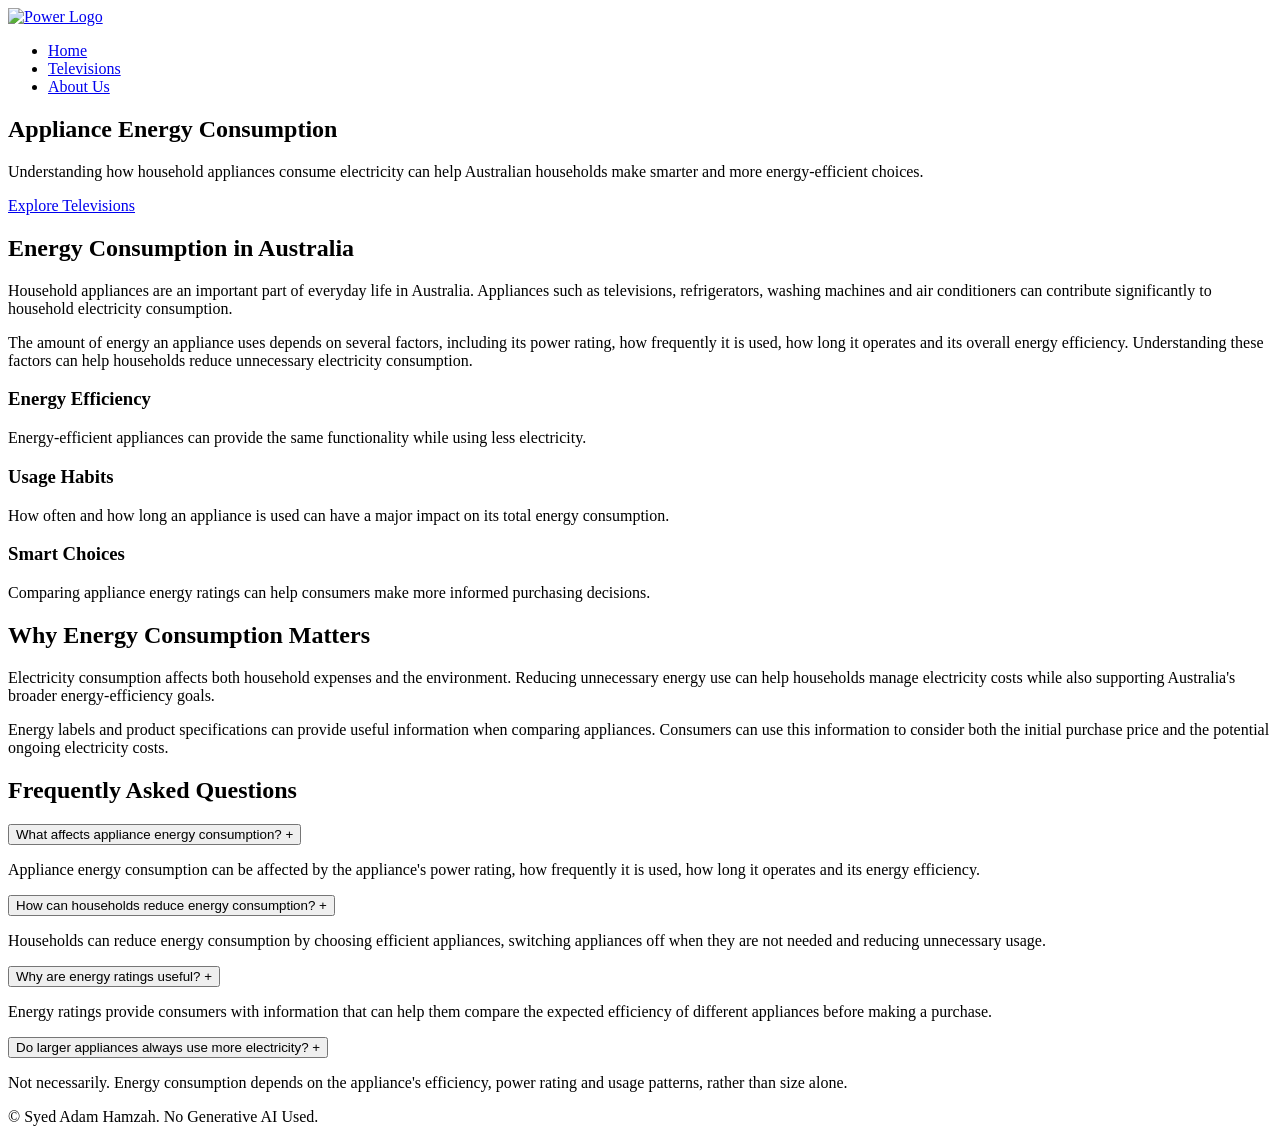
==== Exercise 0.2/index.html @ 5de6fc44 "Draft 1, Website Development 0.2 Exercise 0.2 Draft 1, Website Development." ====
<!DOCTYPE html>
<html lang="en">
<head>
    <meta charset="UTF-8">
    <meta name="viewport" content="width=device-width, initial-scale=1.0">
    <title>Appliance Energy Consumption - Home</title>
    <link rel="stylesheet" href="css/style.css">
</head>
<body>

    <header>
        <nav class="navbar">
            <a href="index.html" class="logo-link">
                <img src="images/PowerIcon.png" alt="Power Logo" class="logo">
            </a>

            <ul class="nav-links">
                <li><a href="index.html" class="active">Home</a></li>
                <li><a href="televisions.html">Televisions</a></li>
                <li><a href="about.html">About Us</a></li>
            </ul>
        </nav>
    </header>

    <main>

        <section class="hero">
            <div class="hero-content">
                <h1>Appliance Energy Consumption</h1>
                <p>
                    Understanding how household appliances consume electricity
                    can help Australian households make smarter and more
                    energy-efficient choices.
                </p>
                <a href="televisions.html" class="button">Explore Televisions</a>
            </div>
        </section>

        <section class="content-section">
            <h2>Energy Consumption in Australia</h2>

            <p>
                Household appliances are an important part of everyday life in
                Australia. Appliances such as televisions, refrigerators,
                washing machines and air conditioners can contribute
                significantly to household electricity consumption.
            </p>

            <p>
                The amount of energy an appliance uses depends on several
                factors, including its power rating, how frequently it is used,
                how long it operates and its overall energy efficiency.
                Understanding these factors can help households reduce
                unnecessary electricity consumption.
            </p>

            <div class="info-cards">

                <div class="info-card">
                    <h3>Energy Efficiency</h3>
                    <p>
                        Energy-efficient appliances can provide the same
                        functionality while using less electricity.
                    </p>
                </div>

                <div class="info-card">
                    <h3>Usage Habits</h3>
                    <p>
                        How often and how long an appliance is used can have a
                        major impact on its total energy consumption.
                    </p>
                </div>

                <div class="info-card">
                    <h3>Smart Choices</h3>
                    <p>
                        Comparing appliance energy ratings can help consumers
                        make more informed purchasing decisions.
                    </p>
                </div>

            </div>
        </section>

        <section class="content-section alternate-section">
            <h2>Why Energy Consumption Matters</h2>

            <p>
                Electricity consumption affects both household expenses and
                the environment. Reducing unnecessary energy use can help
                households manage electricity costs while also supporting
                Australia's broader energy-efficiency goals.
            </p>

            <p>
                Energy labels and product specifications can provide useful
                information when comparing appliances. Consumers can use this
                information to consider both the initial purchase price and
                the potential ongoing electricity costs.
            </p>
        </section>

        <section class="faq-section">
            <h2>Frequently Asked Questions</h2>

            <div class="faq-item">
                <button class="faq-question">
                    What affects appliance energy consumption?
                    <span>+</span>
                </button>

                <div class="faq-answer">
                    <p>
                        Appliance energy consumption can be affected by the
                        appliance's power rating, how frequently it is used,
                        how long it operates and its energy efficiency.
                    </p>
                </div>
            </div>

            <div class="faq-item">
                <button class="faq-question">
                    How can households reduce energy consumption?
                    <span>+</span>
                </button>

                <div class="faq-answer">
                    <p>
                        Households can reduce energy consumption by choosing
                        efficient appliances, switching appliances off when
                        they are not needed and reducing unnecessary usage.
                    </p>
                </div>
            </div>

            <div class="faq-item">
                <button class="faq-question">
                    Why are energy ratings useful?
                    <span>+</span>
                </button>

                <div class="faq-answer">
                    <p>
                        Energy ratings provide consumers with information that
                        can help them compare the expected efficiency of
                        different appliances before making a purchase.
                    </p>
                </div>
            </div>

            <div class="faq-item">
                <button class="faq-question">
                    Do larger appliances always use more electricity?
                    <span>+</span>
                </button>

                <div class="faq-answer">
                    <p>
                        Not necessarily. Energy consumption depends on the
                        appliance's efficiency, power rating and usage patterns,
                        rather than size alone.
                    </p>
                </div>
            </div>

        </section>

    </main>

    <footer>
        <p>&copy; <span id="current-year"></span> Syed Adam Hamzah. No Generative AI Used.</p>
    </footer>

    <script src="js/script.js"></script>

</body>
</html>
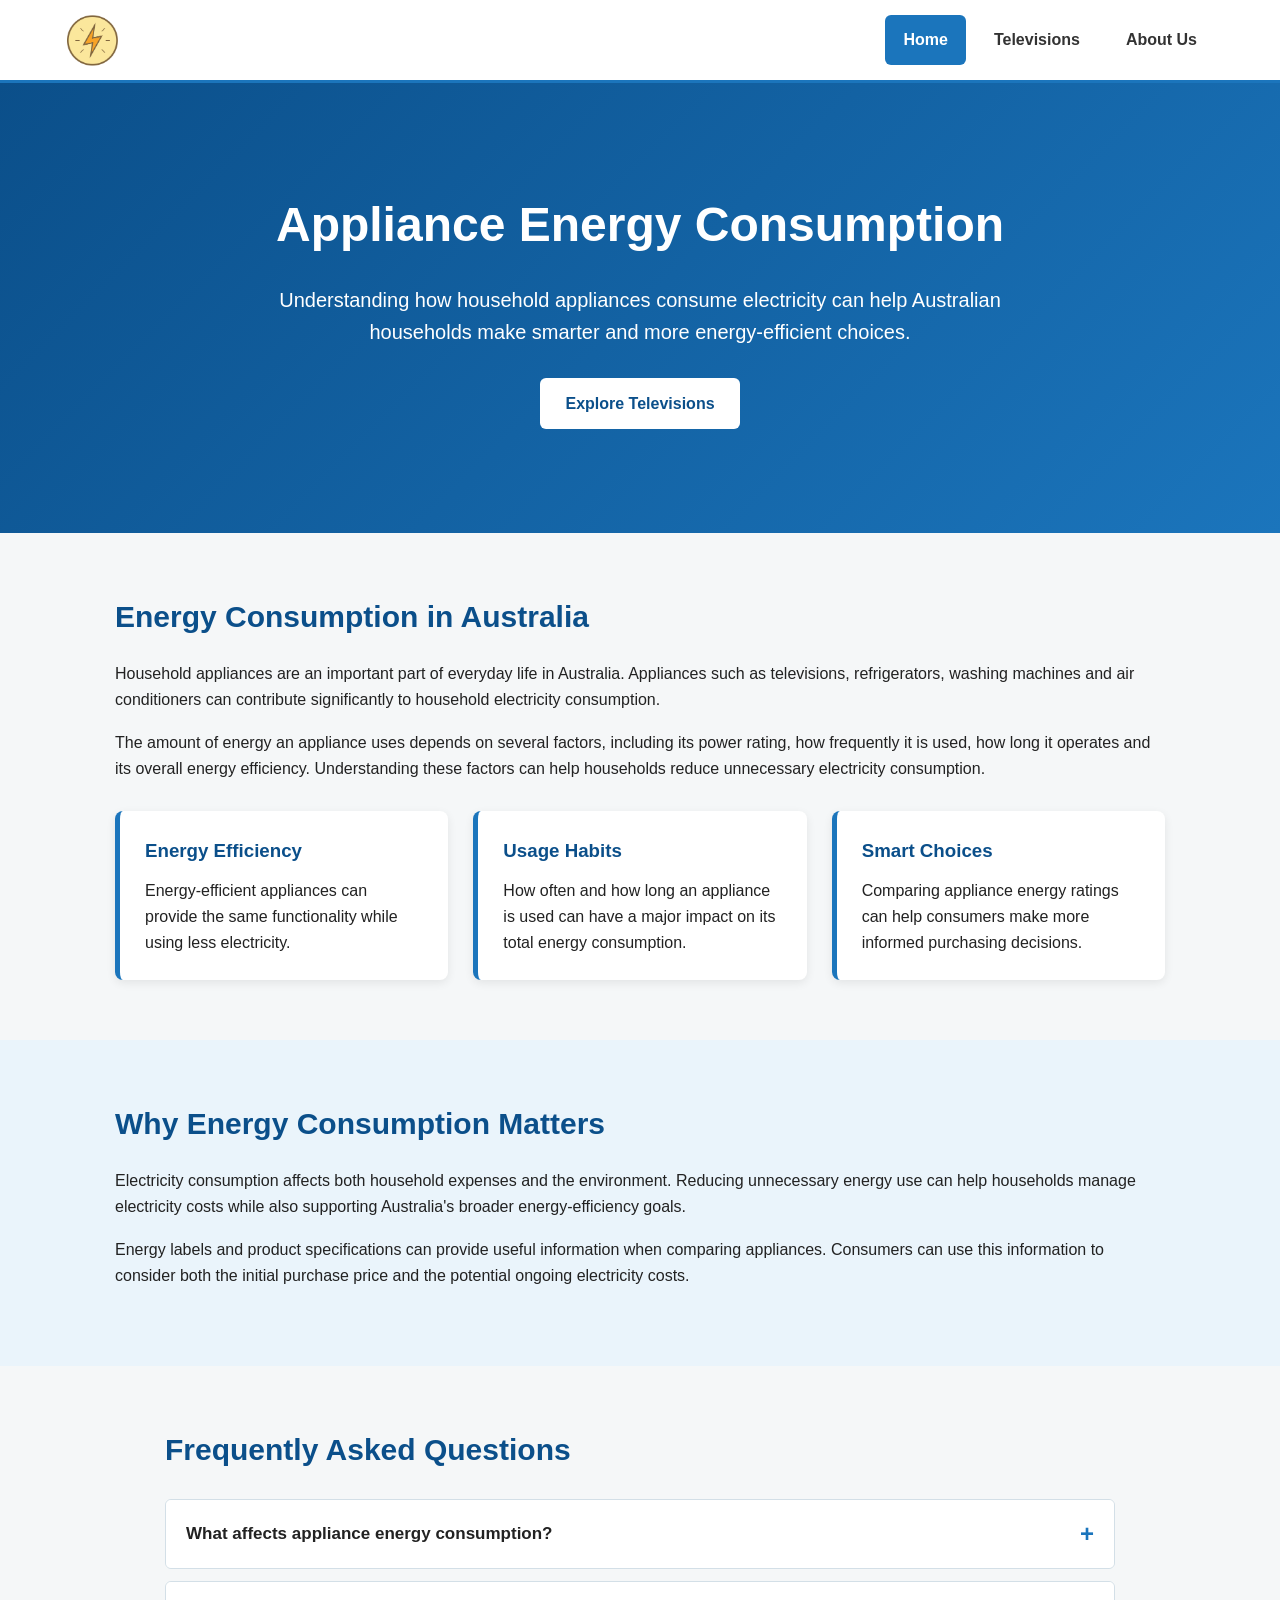
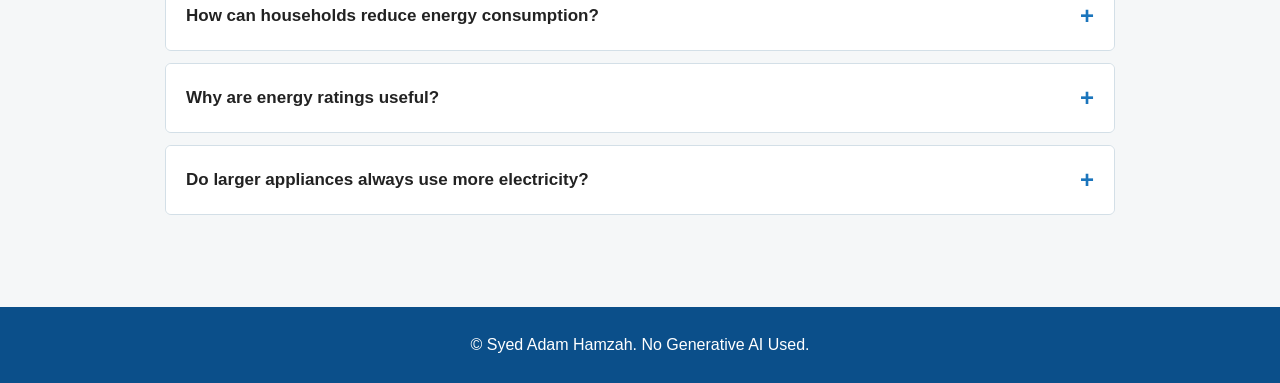
==== commit 1c2c444f: "Folder Fixes for Style and Images" ====
--- a/Exercise 0.2/index.html
+++ b/Exercise 0.2/index.html
@@ -4,14 +4,14 @@
     <meta charset="UTF-8">
     <meta name="viewport" content="width=device-width, initial-scale=1.0">
     <title>Appliance Energy Consumption - Home</title>
-    <link rel="stylesheet" href="css/style.css">
+    <link rel="stylesheet" href="CSS/style.css">
 </head>
 <body>
 
     <header>
         <nav class="navbar">
             <a href="index.html" class="logo-link">
-                <img src="images/PowerIcon.png" alt="Power Logo" class="logo">
+                <img src="Images/PowerIcon.png" alt="Power Logo" class="logo">
             </a>
 
             <ul class="nav-links">
--- a/Exercise 0.2/CSS/style.css
+++ b/Exercise 0.2/CSS/style.css
@@ -0,0 +1,422 @@
+* {
+    margin: 0;
+    padding: 0;
+    box-sizing: border-box;
+}
+
+html {
+    scroll-behavior: smooth;
+}
+
+body {
+    font-family: Arial, Helvetica, sans-serif;
+    background-color: #f5f7f8;
+    color: #222222;
+    line-height: 1.6;
+    min-height: 100vh;
+    display: flex;
+    flex-direction: column;
+}
+
+header {
+    background-color: #ffffff;
+    border-bottom: 3px solid #1b75bc;
+    position: sticky;
+    top: 0;
+    z-index: 1000;
+}
+
+.navbar {
+    max-width: 1200px;
+    margin: 0 auto;
+    min-height: 80px;
+    padding: 10px 25px;
+    display: flex;
+    align-items: center;
+    justify-content: space-between;
+}
+
+.logo-link {
+    display: flex;
+    align-items: center;
+    text-decoration: none;
+    transition: transform 0.3s ease;
+}
+
+.logo-link:hover {
+    transform: scale(1.08);
+}
+
+.logo {
+    width: 55px;
+    height: 55px;
+    object-fit: contain;
+}
+
+.nav-links {
+    list-style: none;
+    display: flex;
+    align-items: center;
+    gap: 10px;
+}
+
+.nav-links li {
+    display: inline-block;
+}
+
+.nav-links a {
+    display: block;
+    color: #333333;
+    text-decoration: none;
+    font-weight: bold;
+    padding: 12px 18px;
+    border-radius: 6px;
+    transition: all 0.3s ease;
+}
+
+.nav-links a:hover {
+    background-color: #1b75bc;
+    color: #ffffff;
+}
+
+.nav-links a.active {
+    background-color: #1b75bc;
+    color: #ffffff;
+}
+
+main {
+    flex: 1;
+}
+
+.hero {
+    min-height: 450px;
+    background: linear-gradient(
+        135deg,
+        #0b4f8a,
+        #1b75bc
+    );
+    display: flex;
+    align-items: center;
+    justify-content: center;
+    text-align: center;
+    padding: 60px 25px;
+    color: #ffffff;
+}
+
+.hero-content {
+    max-width: 800px;
+}
+
+.hero h1 {
+    font-size: 48px;
+    margin-bottom: 20px;
+}
+
+.hero p {
+    font-size: 20px;
+    margin-bottom: 30px;
+}
+
+.button {
+    display: inline-block;
+    background-color: #ffffff;
+    color: #0b4f8a;
+    text-decoration: none;
+    padding: 13px 25px;
+    border-radius: 6px;
+    font-weight: bold;
+    transition: all 0.3s ease;
+}
+
+.button:hover {
+    background-color: #e8f4fc;
+    transform: translateY(-2px);
+}
+
+.page-header {
+    background: linear-gradient(
+        135deg,
+        #0b4f8a,
+        #1b75bc
+    );
+    color: #ffffff;
+    text-align: center;
+    padding: 70px 25px;
+}
+
+.page-header h1 {
+    font-size: 42px;
+    margin-bottom: 10px;
+}
+
+.page-header p {
+    font-size: 18px;
+}
+
+.content-section {
+    max-width: 1100px;
+    margin: 0 auto;
+    padding: 60px 25px;
+}
+
+.content-section h2 {
+    color: #0b4f8a;
+    font-size: 30px;
+    margin-bottom: 20px;
+}
+
+.content-section p {
+    margin-bottom: 18px;
+}
+
+.alternate-section {
+    max-width: none;
+    padding-left: max(25px, calc((100% - 1050px) / 2));
+    padding-right: max(25px, calc((100% - 1050px) / 2));
+    background-color: #eaf4fb;
+}
+
+.info-cards {
+    display: grid;
+    grid-template-columns: repeat(3, 1fr);
+    gap: 25px;
+    margin-top: 30px;
+}
+
+.info-card {
+    background-color: #ffffff;
+    border-radius: 8px;
+    padding: 25px;
+    border-left: 5px solid #1b75bc;
+    box-shadow: 0 3px 10px rgba(0, 0, 0, 0.08);
+    transition: transform 0.3s ease, box-shadow 0.3s ease;
+}
+
+.info-card:hover {
+    transform: translateY(-5px);
+    box-shadow: 0 7px 18px rgba(0, 0, 0, 0.12);
+}
+
+.info-card h3 {
+    color: #0b4f8a;
+    margin-bottom: 12px;
+}
+
+.info-card p {
+    margin-bottom: 0;
+}
+
+.faq-section {
+    max-width: 1000px;
+    margin: 0 auto;
+    padding: 60px 25px 80px;
+}
+
+.faq-section h2 {
+    color: #0b4f8a;
+    font-size: 30px;
+    margin-bottom: 25px;
+}
+
+.faq-item {
+    margin-bottom: 12px;
+    border: 1px solid #d3dfe7;
+    border-radius: 6px;
+    overflow: hidden;
+    background-color: #ffffff;
+}
+
+.faq-question {
+    width: 100%;
+    border: none;
+    background-color: #ffffff;
+    color: #222222;
+    padding: 20px;
+    text-align: left;
+    font-size: 17px;
+    font-weight: bold;
+    cursor: pointer;
+    display: flex;
+    justify-content: space-between;
+    align-items: center;
+    transition: background-color 0.3s ease, color 0.3s ease;
+}
+
+.faq-question:hover {
+    background-color: #eaf4fb;
+    color: #0b4f8a;
+}
+
+.faq-question span {
+    font-size: 24px;
+    color: #1b75bc;
+    transition: transform 0.3s ease;
+}
+
+.faq-question.open span {
+    transform: rotate(45deg);
+}
+
+.faq-answer {
+    display: none;
+    padding: 0 20px 20px;
+    background-color: #ffffff;
+}
+
+.faq-answer p {
+    margin: 0;
+}
+
+.table-container {
+    overflow-x: auto;
+    margin-top: 25px;
+}
+
+table {
+    width: 100%;
+    border-collapse: collapse;
+    background-color: #ffffff;
+    box-shadow: 0 3px 10px rgba(0, 0, 0, 0.08);
+}
+
+th {
+    background-color: #0b4f8a;
+    color: #ffffff;
+    padding: 15px;
+    text-align: left;
+}
+
+td {
+    padding: 15px;
+    border-bottom: 1px solid #dddddd;
+}
+
+tr:nth-child(even) {
+    background-color: #f2f7fa;
+}
+
+tr:hover {
+    background-color: #eaf4fb;
+}
+
+.tips-list {
+    margin-top: 20px;
+    padding-left: 25px;
+}
+
+.tips-list li {
+    margin-bottom: 12px;
+}
+
+.contact-section {
+    margin-bottom: 40px;
+}
+
+footer {
+    background-color: #0b4f8a;
+    color: #ffffff;
+    text-align: center;
+    padding: 25px;
+    margin-top: auto;
+}
+
+footer p {
+    margin: 0;
+}
+
+@media (max-width: 768px) {
+
+    .navbar {
+        flex-direction: column;
+        padding: 15px;
+        gap: 10px;
+    }
+
+    .nav-links {
+        flex-wrap: wrap;
+        justify-content: center;
+    }
+
+    .nav-links a {
+        padding: 10px 12px;
+        font-size: 14px;
+    }
+
+    .hero {
+        min-height: 400px;
+    }
+
+    .hero h1 {
+        font-size: 36px;
+    }
+
+    .hero p {
+        font-size: 18px;
+    }
+
+    .page-header h1 {
+        font-size: 34px;
+    }
+
+    .info-cards {
+        grid-template-columns: 1fr;
+    }
+
+    .content-section {
+        padding: 45px 20px;
+    }
+
+    .alternate-section {
+        padding-left: 20px;
+        padding-right: 20px;
+    }
+
+    .faq-section {
+        padding-left: 20px;
+        padding-right: 20px;
+    }
+}
+
+@media (max-width: 480px) {
+
+    .logo {
+        width: 48px;
+        height: 48px;
+    }
+
+    .nav-links {
+        gap: 4px;
+    }
+
+    .nav-links a {
+        padding: 8px 9px;
+        font-size: 13px;
+    }
+
+    .hero h1 {
+        font-size: 30px;
+    }
+
+    .hero p {
+        font-size: 16px;
+    }
+
+    .page-header {
+        padding: 50px 20px;
+    }
+
+    .page-header h1 {
+        font-size: 29px;
+    }
+
+    .content-section h2,
+    .faq-section h2 {
+        font-size: 26px;
+    }
+
+    th,
+    td {
+        padding: 10px;
+        font-size: 14px;
+    }
+}
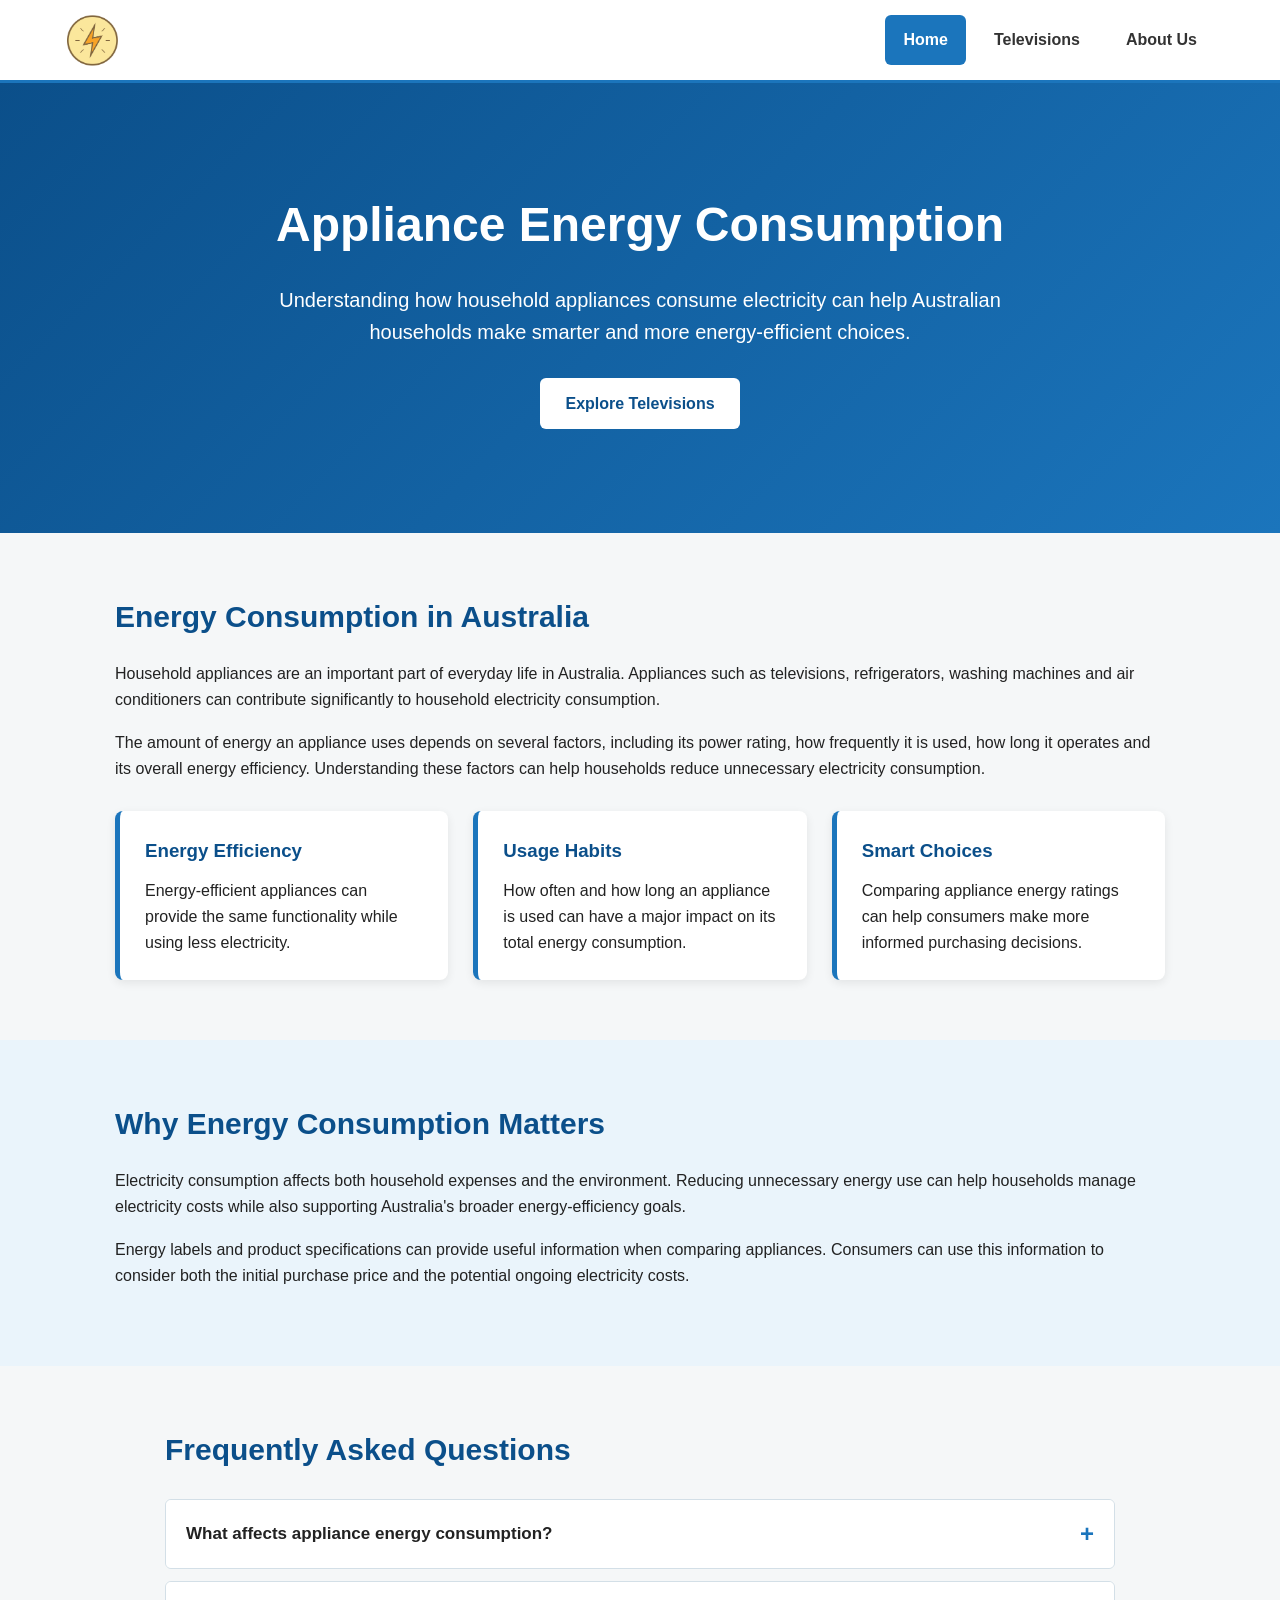
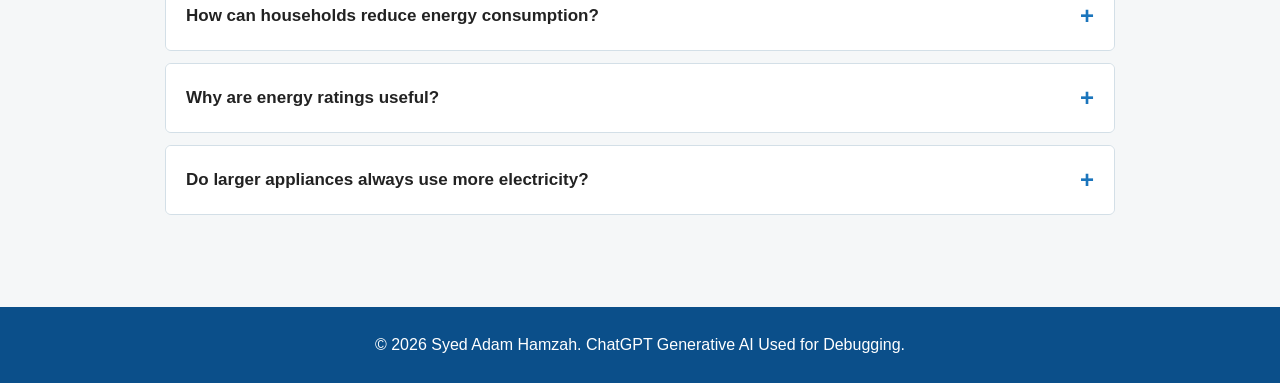
==== commit fa929335: "Generative AI Statement and File fixes" ====
--- a/Exercise 0.2/index.html
+++ b/Exercise 0.2/index.html
@@ -169,10 +169,10 @@
     </main>
 
     <footer>
-        <p>&copy; <span id="current-year"></span> Syed Adam Hamzah. No Generative AI Used.</p>
+        <p>&copy; <span id="current-year"></span> Syed Adam Hamzah. ChatGPT Generative AI Used for Debugging.</p>
     </footer>
 
-    <script src="js/script.js"></script>
+    <script src="JS/script.js"></script>
 
 </body>
 </html>
